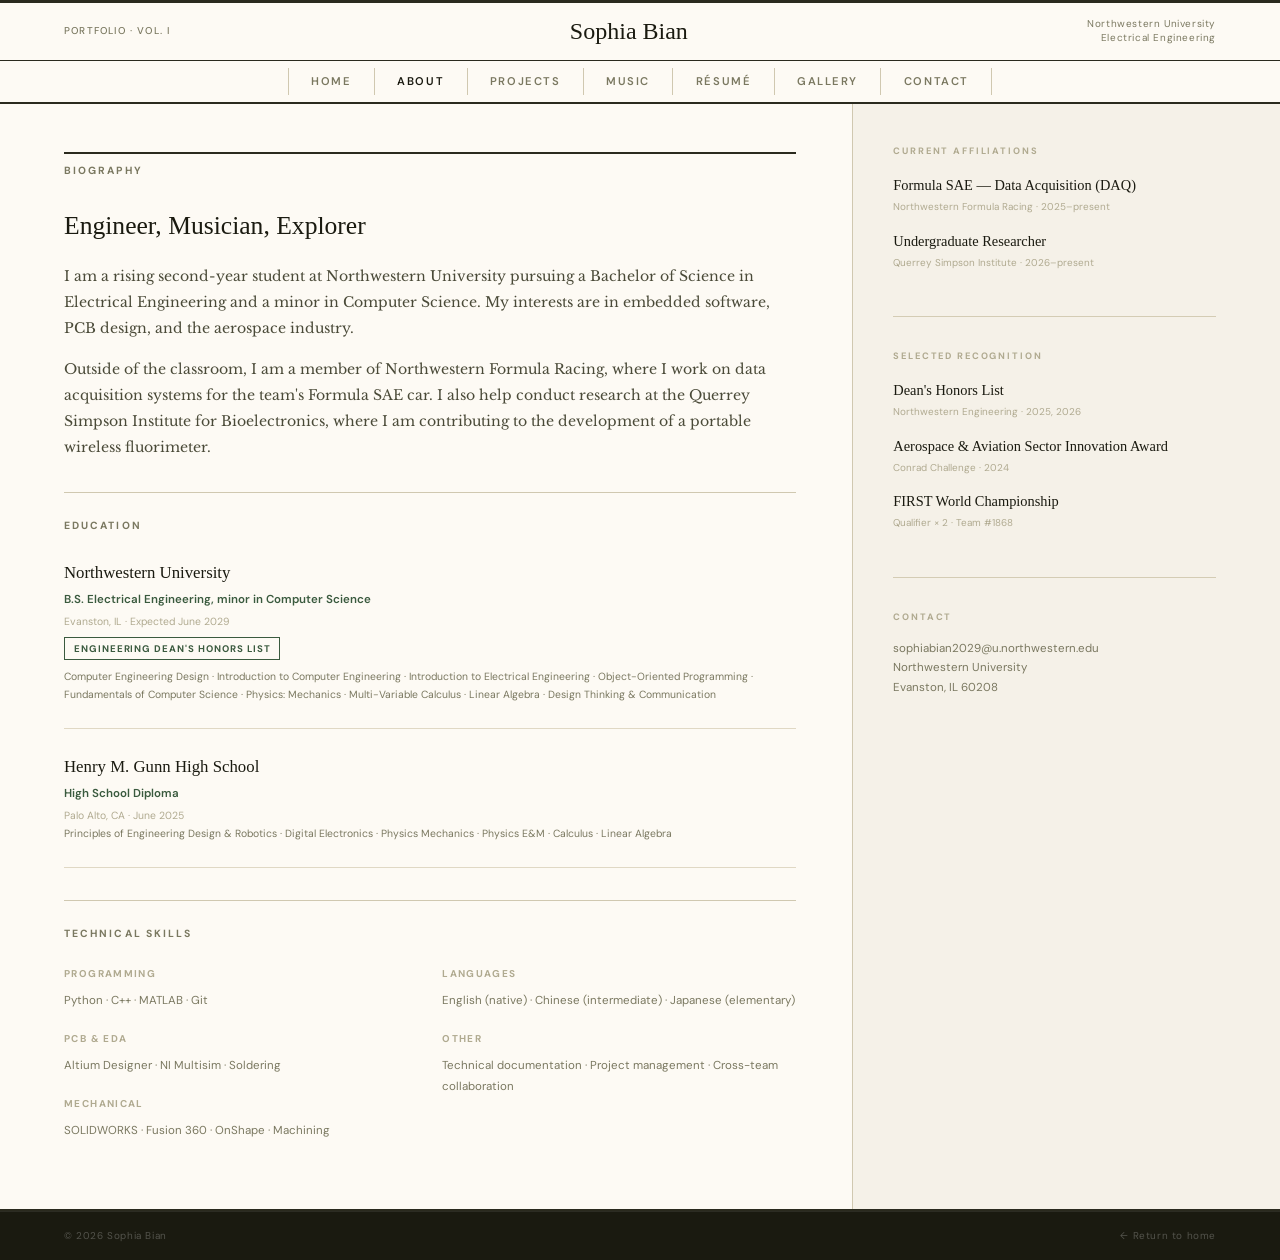
==== about.html @ 4a18a1dd "Add contact page with GitHub and LinkedIn links Creates contact.html with email, LinkedIn, and GitHu" ====
<!DOCTYPE html>
<html lang="en">
<head>
<meta charset="UTF-8">
<meta name="viewport" content="width=device-width, initial-scale=1.0">
<title>About — Sophia Bian</title>
<link rel="preconnect" href="https://fonts.googleapis.com">
<link href="https://fonts.googleapis.com/css2?family=IM+Fell+English:ital@0;1&family=Libre+Baskerville:ital,wght@0,400;0,700;1,400&family=DM+Sans:wght@300;400;500;600&display=swap" rel="stylesheet">
<style>
  :root {
    --paper:#fdfaf4; --paper2:#f5f1e8; --ink:#1a1a10; --ink-mid:#4a4a38;
    --ink-muted:#7a7860; --ink-faint:#b0aa90; --rule:#2a2a1e;
    --sage:#3a5a3e; --sage-light:#8aaa8e; --sage-pale:#d4e2d6;
  }
  * { margin:0; padding:0; box-sizing:border-box; }
  body { background:var(--paper); color:var(--ink); font-family:'Libre Baskerville',serif; font-size:15px; line-height:1.7; }
  .masthead { border-top:3px solid var(--rule); border-bottom:1px solid var(--rule); padding:0.5rem 5vw; display:flex; justify-content:space-between; align-items:center; }
  .masthead-vol { font-family:'DM Sans',sans-serif; font-size:0.62rem; font-weight:500; letter-spacing:0.12em; color:var(--ink-muted); text-transform:uppercase; }
  .masthead-logo { font-family:'IM Fell English',serif; font-size:1.5rem; color:var(--ink); }
  .masthead-logo a { color:inherit; text-decoration:none; }
  .masthead-right { font-family:'DM Sans',sans-serif; font-size:0.62rem; color:var(--ink-muted); text-align:right; letter-spacing:0.06em; line-height:1.5; }
  nav { border-bottom:2px solid var(--rule); padding:0.45rem 5vw; display:flex; justify-content:center; gap:0; }
  nav a { font-family:'DM Sans',sans-serif; font-size:0.7rem; font-weight:600; letter-spacing:0.14em; text-transform:uppercase; color:var(--ink-muted); text-decoration:none; padding:0.25rem 1.4rem; border-right:1px solid #d0c8b0; transition:color 0.2s; }
  nav a:first-child { border-left:1px solid #d0c8b0; }
  nav a:hover, nav a.active { color:var(--ink); }

  /* TWO-COLUMN LAYOUT */
  .page-body { display:grid; grid-template-columns:2fr 1fr; border-bottom:2px solid var(--rule); }
  .main-col { padding:3rem 3.5rem 3rem 5vw; border-right:1px solid #d0c8b0; }
  .side-col { padding:2.5rem 5vw 2.5rem 2.5rem; background:var(--paper2); }

  /* SECTION STYLES */
  .section-rule { border:none; border-top:2px solid var(--rule); margin-bottom:0.5rem; }
  .section-rule-thin { border:none; border-top:1px solid #d0c8b0; margin:2rem 0 1.5rem; }
  .section-head { font-family:'DM Sans',sans-serif; font-size:0.65rem; font-weight:700; letter-spacing:0.2em; text-transform:uppercase; color:var(--ink-muted); margin-bottom:1.5rem; }
  .section-title { font-family:'IM Fell English',serif; font-size:1.6rem; font-weight:400; color:var(--ink); margin-bottom:1rem; }
  .body-p { font-size:0.88rem; color:var(--ink-mid); line-height:1.85; margin-bottom:0.9rem; }
  .body-p em { color:var(--sage); font-style:italic; }

  /* EDUCATION */
  .edu-item { margin-bottom:1.5rem; padding-bottom:1.5rem; border-bottom:1px solid #e0d8c4; }
  .edu-item:last-child { border-bottom:none; }
  .edu-school { font-family:'IM Fell English',serif; font-size:1.05rem; color:var(--ink); }
  .edu-degree { font-family:'DM Sans',sans-serif; font-size:0.72rem; font-weight:600; color:var(--sage); margin:0.2rem 0; }
  .edu-meta { font-family:'DM Sans',sans-serif; font-size:0.65rem; color:var(--ink-faint); }
  .edu-badge { display:inline-block; font-family:'DM Sans',sans-serif; font-size:0.6rem; font-weight:700; letter-spacing:0.1em; text-transform:uppercase; border:1px solid var(--sage); color:var(--sage); padding:0.15rem 0.55rem; margin:0.4rem 0 0.5rem; }
  .edu-courses { font-family:'DM Sans',sans-serif; font-size:0.65rem; color:var(--ink-muted); line-height:1.7; }

  /* SKILLS */
  .skill-group { margin-bottom:1.2rem; }
  .skill-group-label { font-family:'DM Sans',sans-serif; font-size:0.62rem; font-weight:700; letter-spacing:0.14em; text-transform:uppercase; color:var(--ink-faint); margin-bottom:0.5rem; }
  .skill-list { font-family:'DM Sans',sans-serif; font-size:0.72rem; color:var(--ink-muted); line-height:1.8; }

  /* SIDEBAR */
  .side-section { margin-bottom:2rem; padding-bottom:2rem; border-bottom:1px solid #d4ccb4; }
  .side-section:last-child { border-bottom:none; margin-bottom:0; }
  .side-label { font-family:'DM Sans',sans-serif; font-size:0.58rem; font-weight:700; letter-spacing:0.2em; text-transform:uppercase; color:var(--ink-faint); margin-bottom:0.8rem; }
  .side-p { font-size:0.78rem; color:var(--ink-muted); line-height:1.75; font-style:italic; }
  .side-item { margin-bottom:0.8rem; }
  .side-item-title { font-family:'IM Fell English',serif; font-size:0.9rem; color:var(--ink); display:block; }
  .side-item-meta { font-family:'DM Sans',sans-serif; font-size:0.62rem; color:var(--ink-faint); display:block; margin-top:0.1rem; }

  footer { background:var(--ink); border-top:1px solid rgba(255,255,255,0.08); padding:1rem 5vw; display:flex; justify-content:space-between; font-family:'DM Sans',sans-serif; font-size:0.62rem; color:rgba(255,255,255,0.25); letter-spacing:0.06em; }
  footer a { color:rgba(255,255,255,0.25); text-decoration:none; }
  @media (max-width:768px) {
    .page-body { grid-template-columns:1fr; }
    .side-col { border-top:1px solid #d0c8b0; }
    nav a { padding:0.25rem 0.8rem; }
  }
</style>
</head>
<body>

<div class="masthead">
  <span class="masthead-vol">Portfolio · Vol. I</span>
  <span class="masthead-logo"><a href="index.html">Sophia Bian</a></span>
  <span class="masthead-right">Northwestern University<br>Electrical Engineering</span>
</div>
<nav>
  <a href="index.html">Home</a>
  <a href="about.html" class="active">About</a>
  <a href="projects.html">Projects</a>
  <a href="music.html">Music</a>
  <a href="resume.html">Résumé</a>
  <a href="gallery.html">Gallery</a>
  <a href="contact.html">Contact</a>
</nav>

<div class="page-body">
  <!-- MAIN COLUMN -->
  <div class="main-col">

    <hr class="section-rule">
    <p class="section-head">Biography</p>
    <h2 class="section-title">Engineer, Musician, Explorer</h2>
    <p class="body-p">
      I am a rising second-year student at Northwestern University pursuing a
      Bachelor of Science in Electrical Engineering and a minor in Computer Science. 
      My interests are in embedded software, PCB design, and the aerospace industry.
    </p>
    <p class="body-p">
      Outside of the classroom, I am a member of Northwestern Formula Racing,
      where I work on data acquisition systems for the team's Formula SAE car.
      I also help conduct research at the Querrey Simpson Institute for Bioelectronics,
      where I am contributing to the development of a portable wireless fluorimeter.
    </p>

    <hr class="section-rule-thin">
    <p class="section-head">Education</p>

    <div class="edu-item">
      <p class="edu-school">Northwestern University</p>
      <p class="edu-degree">B.S. Electrical Engineering, minor in Computer Science</p>
      <p class="edu-meta">Evanston, IL · Expected June 2029</p>
      <span class="edu-badge">Engineering Dean's Honors List</span>
      <p class="edu-courses">
        Computer Engineering Design · Introduction to Computer Engineering ·
        Introduction to Electrical Engineering · Object-Oriented Programming ·
        Fundamentals of Computer Science · Physics: Mechanics ·
        Multi-Variable Calculus · Linear Algebra · Design Thinking &amp; Communication
      </p>
    </div>

    <div class="edu-item">
      <p class="edu-school">Henry M. Gunn High School</p>
      <p class="edu-degree">High School Diploma</p>
      <p class="edu-meta">Palo Alto, CA · June 2025</p>
      <p class="edu-courses">
        Principles of Engineering Design &amp; Robotics · Digital Electronics ·
        Physics Mechanics · Physics E&amp;M · Calculus · Linear Algebra
      </p>
    </div>

    <hr class="section-rule-thin">
    <p class="section-head">Technical Skills</p>
    <div style="display:grid; grid-template-columns:1fr 1fr; gap:1.5rem;">
      <div>
        <div class="skill-group">
          <p class="skill-group-label">Programming</p>
          <p class="skill-list">Python · C++ · MATLAB · Git</p>
        </div>
        <div class="skill-group">
          <p class="skill-group-label">PCB & EDA</p>
          <p class="skill-list">Altium Designer · NI Multisim · Soldering</p>
        </div>
        <div class="skill-group">
          <p class="skill-group-label">Mechanical</p>
          <p class="skill-list">SOLIDWORKS · Fusion 360 · OnShape · Machining</p>
        </div>
      </div>
      <div>
        <div class="skill-group">
          <p class="skill-group-label">Languages</p>
          <p class="skill-list">English (native) · Chinese (intermediate) · Japanese (elementary)</p>
        </div>
        <div class="skill-group">
          <p class="skill-group-label">Other</p>
          <p class="skill-list">Technical documentation · Project management · Cross-team collaboration</p>
        </div>
      </div>
    </div>

  </div>

  <!-- SIDEBAR -->
  <div class="side-col">

    <!--
    <div class="side-section">
      <p class="side-label">Author Note</p>
      <p class="side-p">
        "I enjoy building things that connect hardware with software — systems that respond
        to the physical world in real time."
      </p>
    </div>

  -->

    <div class="side-section">
      <p class="side-label">Current Affiliations</p>
      <div class="side-item">
        <span class="side-item-title">Formula SAE — Data Acquisition (DAQ)</span>
        <span class="side-item-meta">Northwestern Formula Racing · 2025–present</span>
      </div>
      <div class="side-item">
        <span class="side-item-title">Undergraduate Researcher</span>
        <span class="side-item-meta">Querrey Simpson Institute · 2026–present</span>
      </div>
    </div>

    <div class="side-section">
      <p class="side-label">Selected Recognition</p>
      <div class="side-item">
        <span class="side-item-title">Dean's Honors List</span>
        <span class="side-item-meta">Northwestern Engineering · 2025, 2026</span>
      </div>
      <div class="side-item">
        <span class="side-item-title">Aerospace & Aviation Sector Innovation Award</span>
        <span class="side-item-meta">Conrad Challenge · 2024</span>
      </div>
      <div class="side-item">
        <span class="side-item-title">FIRST World Championship</span>
        <span class="side-item-meta">Qualifier × 2 · Team #1868</span>
      </div>
    </div>

    <div class="side-section">
      <p class="side-label">Contact</p>
      <p style="font-family:'DM Sans',sans-serif; font-size:0.72rem; color:var(--ink-muted); line-height:1.7;">
        sophiabian2029@u.northwestern.edu<br>
        Northwestern University<br>
        Evanston, IL 60208
      </p>
    </div>
  </div>
</div>

<footer>
  <span>© 2026 Sophia Bian</span>
  <a href="index.html">← Return to home</a>
</footer>
</body>
</html>
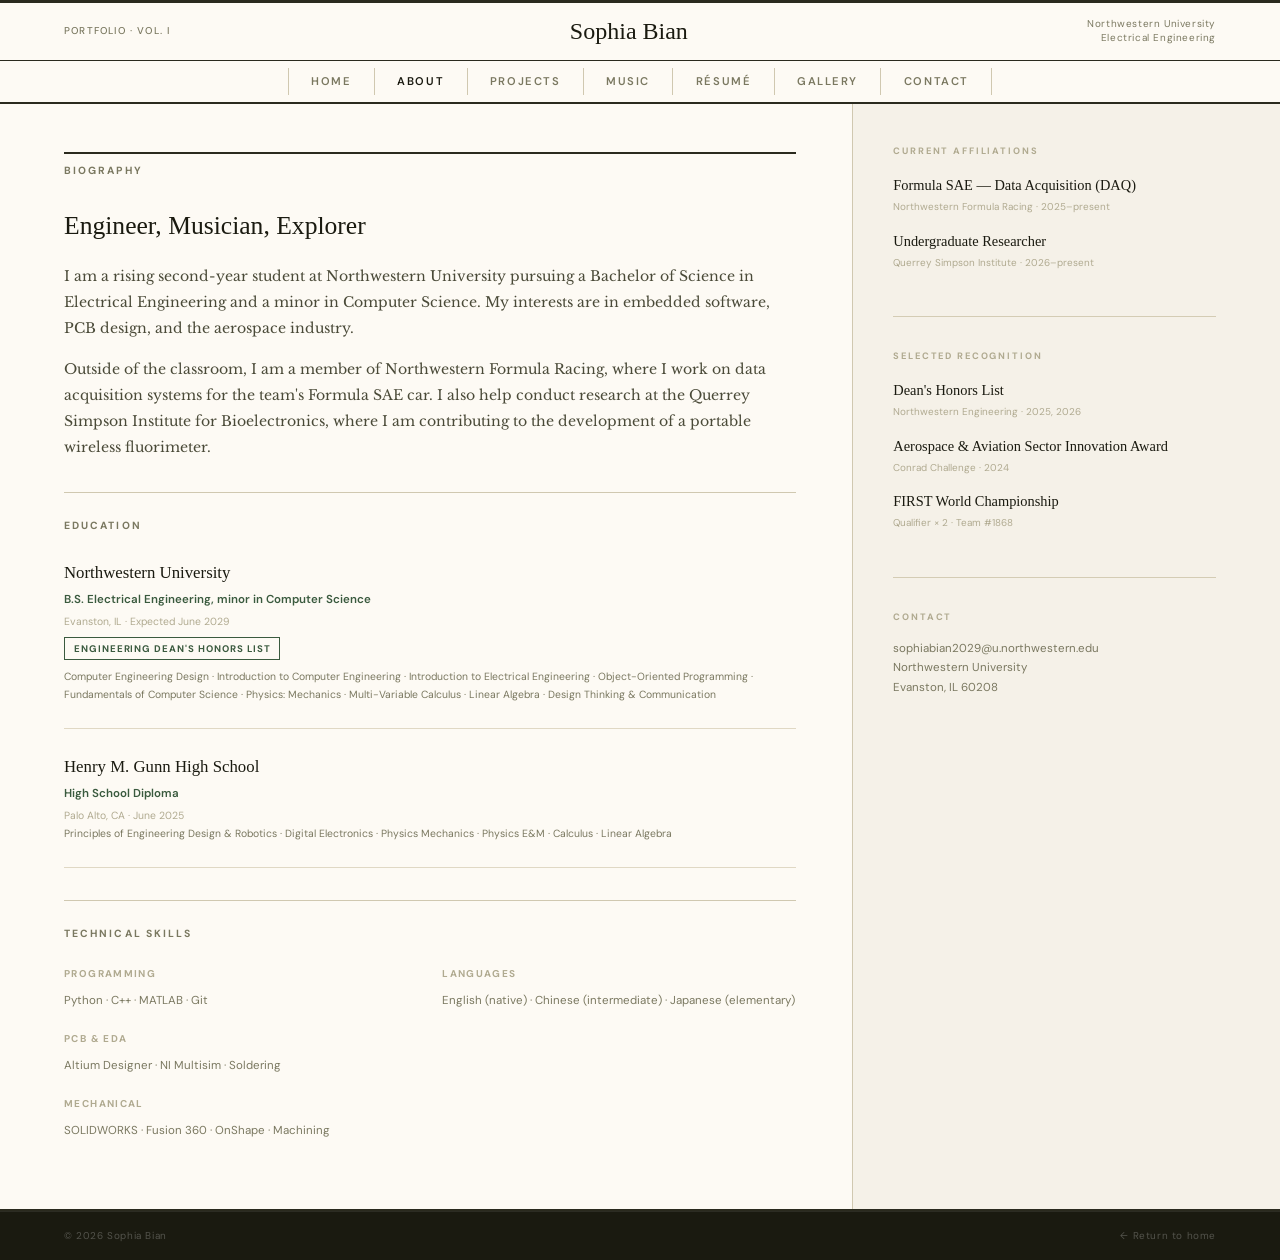
==== commit 552aa7a6: "various changes" ====
--- a/about.html
+++ b/about.html
@@ -153,10 +153,12 @@
           <p class="skill-group-label">Languages</p>
           <p class="skill-list">English (native) · Chinese (intermediate) · Japanese (elementary)</p>
         </div>
+        <!--
         <div class="skill-group">
           <p class="skill-group-label">Other</p>
           <p class="skill-list">Technical documentation · Project management · Cross-team collaboration</p>
         </div>
+      -->
       </div>
     </div>
 
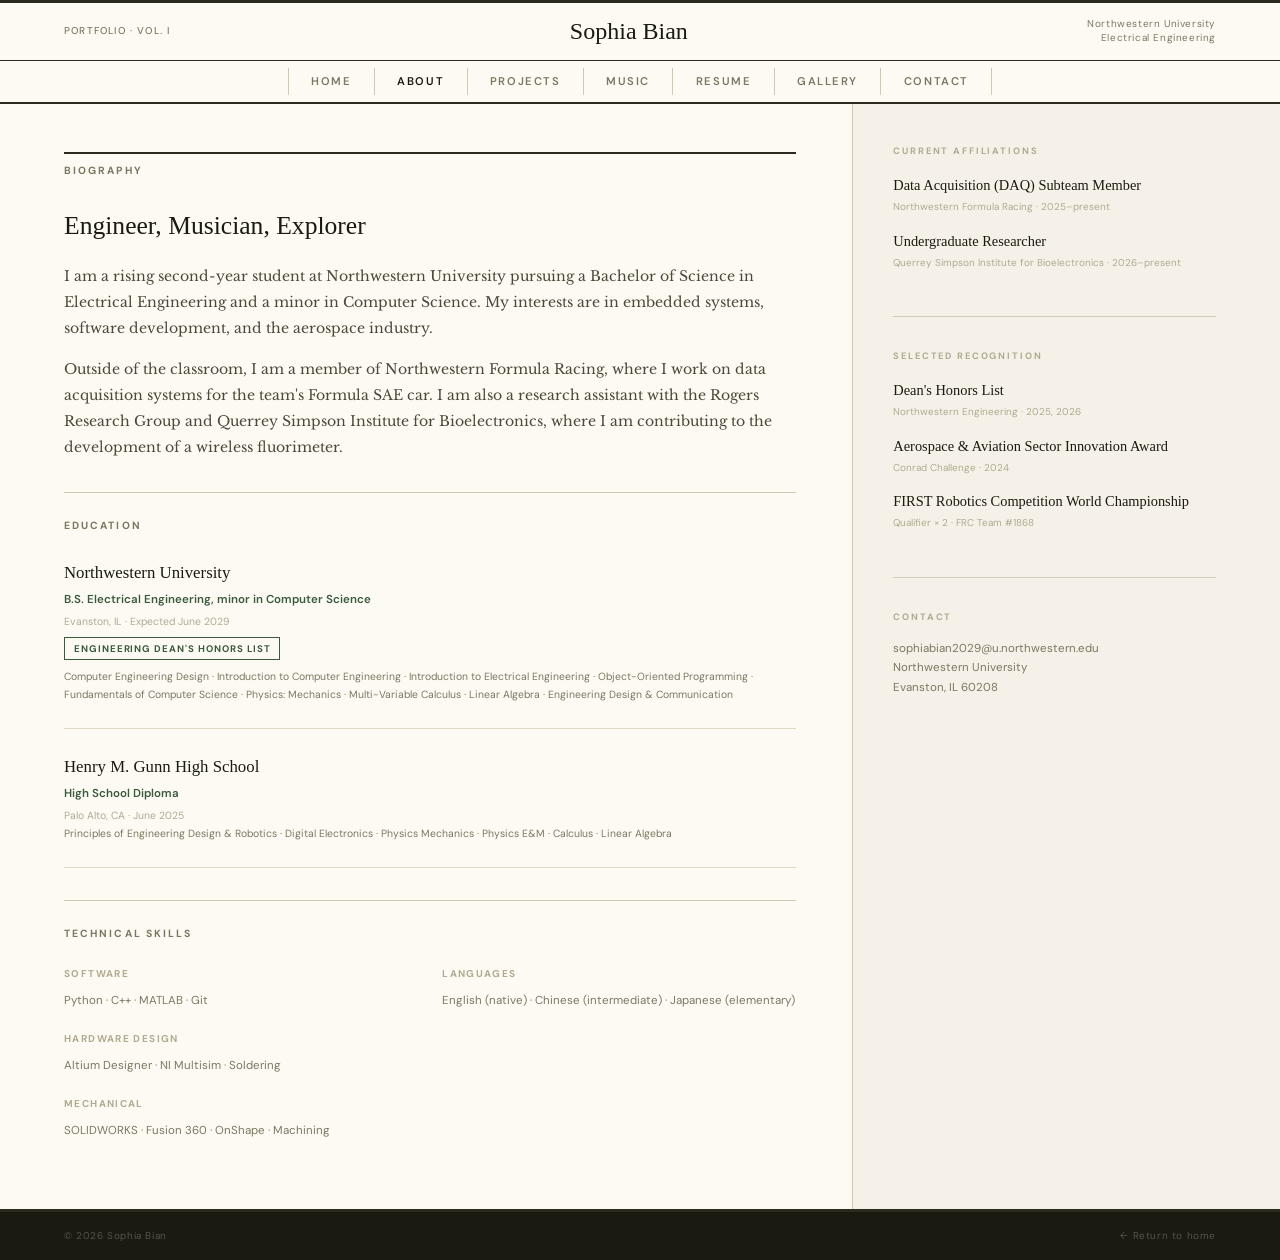
==== commit 096fceba: "changes i made on airplane (every page)" ====
--- a/about.html
+++ b/about.html
@@ -81,7 +81,7 @@
   <a href="about.html" class="active">About</a>
   <a href="projects.html">Projects</a>
   <a href="music.html">Music</a>
-  <a href="resume.html">Résumé</a>
+  <a href="resume.html">Resume</a>
   <a href="gallery.html">Gallery</a>
   <a href="contact.html">Contact</a>
 </nav>
@@ -96,13 +96,13 @@
     <p class="body-p">
       I am a rising second-year student at Northwestern University pursuing a
       Bachelor of Science in Electrical Engineering and a minor in Computer Science. 
-      My interests are in embedded software, PCB design, and the aerospace industry.
+      My interests are in embedded systems, software development, and the aerospace industry.
     </p>
     <p class="body-p">
       Outside of the classroom, I am a member of Northwestern Formula Racing,
       where I work on data acquisition systems for the team's Formula SAE car.
-      I also help conduct research at the Querrey Simpson Institute for Bioelectronics,
-      where I am contributing to the development of a portable wireless fluorimeter.
+      I am also a research assistant with the Rogers Research Group and Querrey Simpson Institute for 
+      Bioelectronics, where I am contributing to the development of a wireless fluorimeter.
     </p>
 
     <hr class="section-rule-thin">
@@ -117,7 +117,7 @@
         Computer Engineering Design · Introduction to Computer Engineering ·
         Introduction to Electrical Engineering · Object-Oriented Programming ·
         Fundamentals of Computer Science · Physics: Mechanics ·
-        Multi-Variable Calculus · Linear Algebra · Design Thinking &amp; Communication
+        Multi-Variable Calculus · Linear Algebra · Engineering Design & Communication
       </p>
     </div>
 
@@ -136,11 +136,11 @@
     <div style="display:grid; grid-template-columns:1fr 1fr; gap:1.5rem;">
       <div>
         <div class="skill-group">
-          <p class="skill-group-label">Programming</p>
+          <p class="skill-group-label">Software</p>
           <p class="skill-list">Python · C++ · MATLAB · Git</p>
         </div>
         <div class="skill-group">
-          <p class="skill-group-label">PCB & EDA</p>
+          <p class="skill-group-label">Hardware Design</p>
           <p class="skill-list">Altium Designer · NI Multisim · Soldering</p>
         </div>
         <div class="skill-group">
@@ -181,12 +181,12 @@
     <div class="side-section">
       <p class="side-label">Current Affiliations</p>
       <div class="side-item">
-        <span class="side-item-title">Formula SAE — Data Acquisition (DAQ)</span>
+        <span class="side-item-title">Data Acquisition (DAQ) Subteam Member</span>
         <span class="side-item-meta">Northwestern Formula Racing · 2025–present</span>
       </div>
       <div class="side-item">
         <span class="side-item-title">Undergraduate Researcher</span>
-        <span class="side-item-meta">Querrey Simpson Institute · 2026–present</span>
+        <span class="side-item-meta">Querrey Simpson Institute for Bioelectronics · 2026–present</span>
       </div>
     </div>
 
@@ -201,8 +201,8 @@
         <span class="side-item-meta">Conrad Challenge · 2024</span>
       </div>
       <div class="side-item">
-        <span class="side-item-title">FIRST World Championship</span>
-        <span class="side-item-meta">Qualifier × 2 · Team #1868</span>
+        <span class="side-item-title">FIRST Robotics Competition World Championship</span>
+        <span class="side-item-meta">Qualifier × 2 · FRC Team #1868</span>
       </div>
     </div>
 
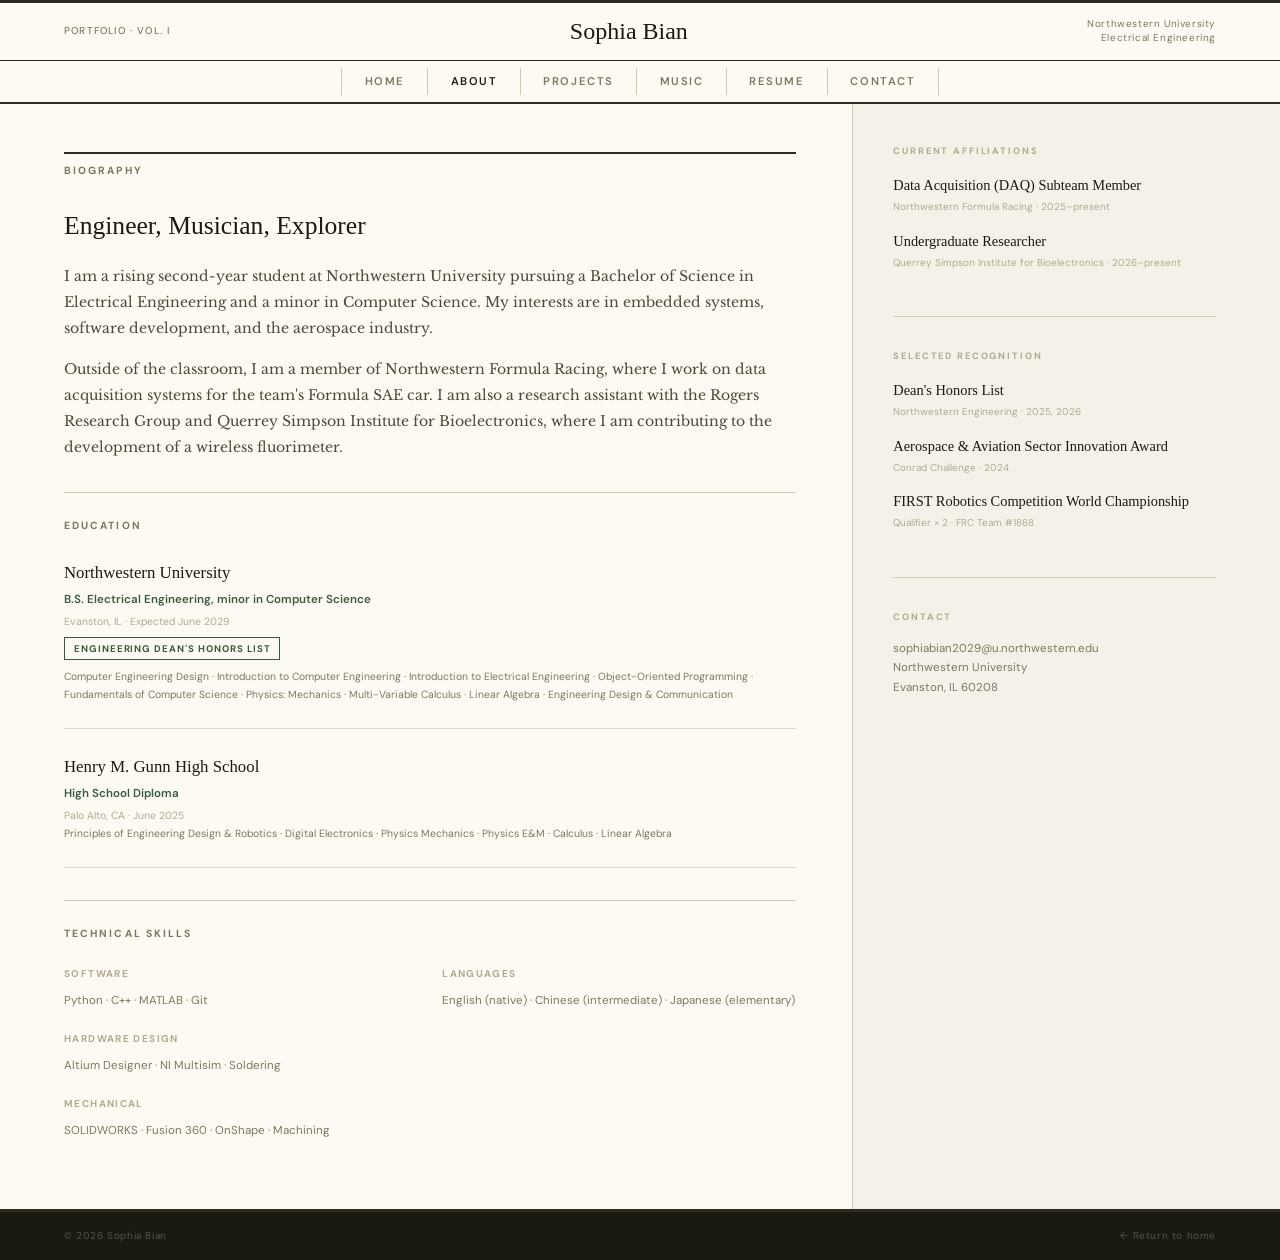
==== commit 2b7af035: "Hide gallery from nav (file kept, not deleted) Removes Gallery link from all page navs. gallery.html" ====
--- a/about.html
+++ b/about.html
@@ -82,7 +82,7 @@
   <a href="projects.html">Projects</a>
   <a href="music.html">Music</a>
   <a href="resume.html">Resume</a>
-  <a href="gallery.html">Gallery</a>
+
   <a href="contact.html">Contact</a>
 </nav>
 
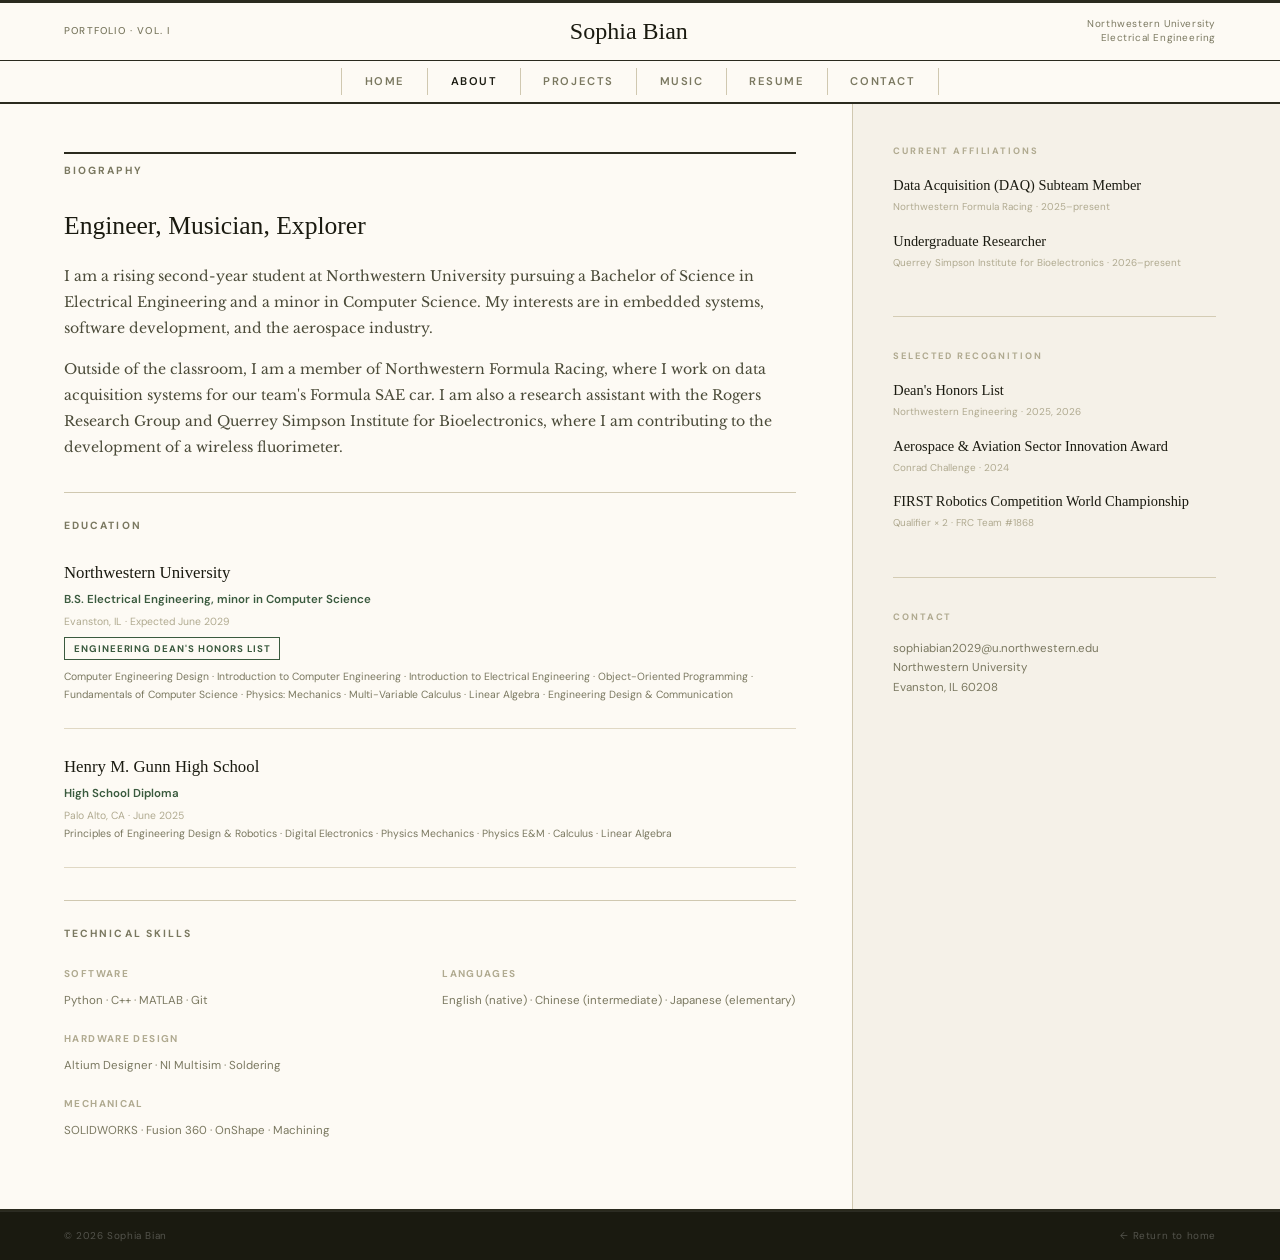
==== commit 45e722c5: "perhaps various changes across a week" ====
--- a/about.html
+++ b/about.html
@@ -100,7 +100,7 @@
     </p>
     <p class="body-p">
       Outside of the classroom, I am a member of Northwestern Formula Racing,
-      where I work on data acquisition systems for the team's Formula SAE car.
+      where I work on data acquisition systems for our team's Formula SAE car.
       I am also a research assistant with the Rogers Research Group and Querrey Simpson Institute for 
       Bioelectronics, where I am contributing to the development of a wireless fluorimeter.
     </p>
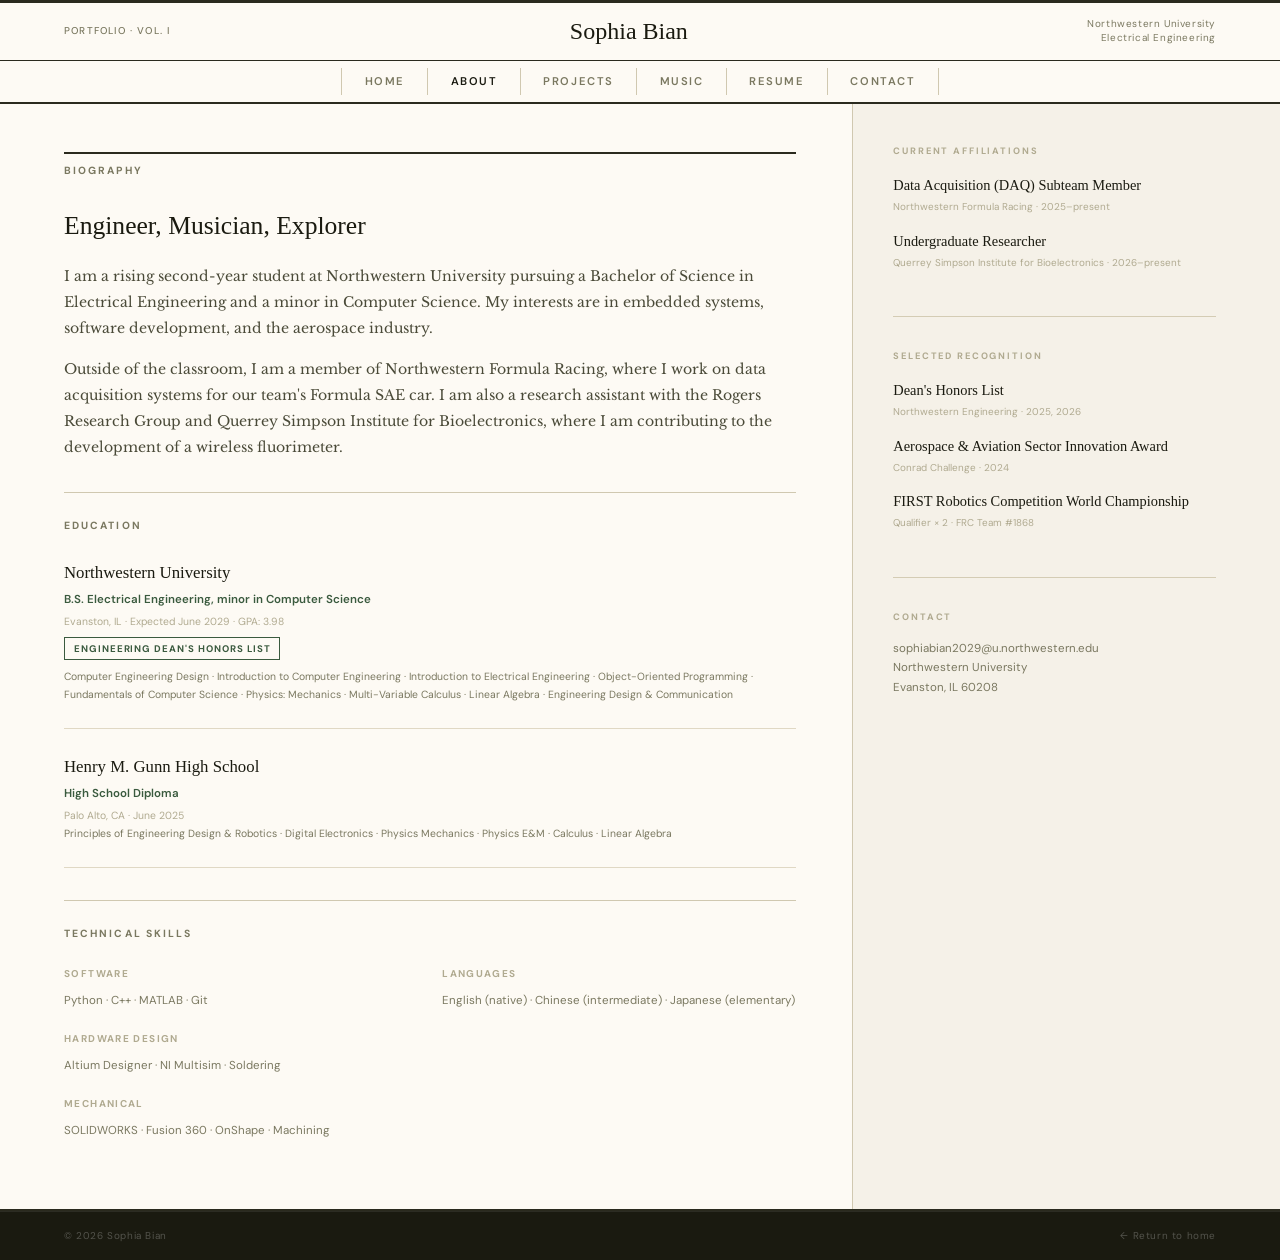
==== commit 00e1e96c: "Add GPA 3.98 to about page and resume Co-Authored-By: Claude Sonnet 4.6 <noreply@anthropic.com>" ====
--- a/about.html
+++ b/about.html
@@ -111,7 +111,7 @@
     <div class="edu-item">
       <p class="edu-school">Northwestern University</p>
       <p class="edu-degree">B.S. Electrical Engineering, minor in Computer Science</p>
-      <p class="edu-meta">Evanston, IL · Expected June 2029</p>
+      <p class="edu-meta">Evanston, IL · Expected June 2029 · GPA: 3.98</p>
       <span class="edu-badge">Engineering Dean's Honors List</span>
       <p class="edu-courses">
         Computer Engineering Design · Introduction to Computer Engineering ·
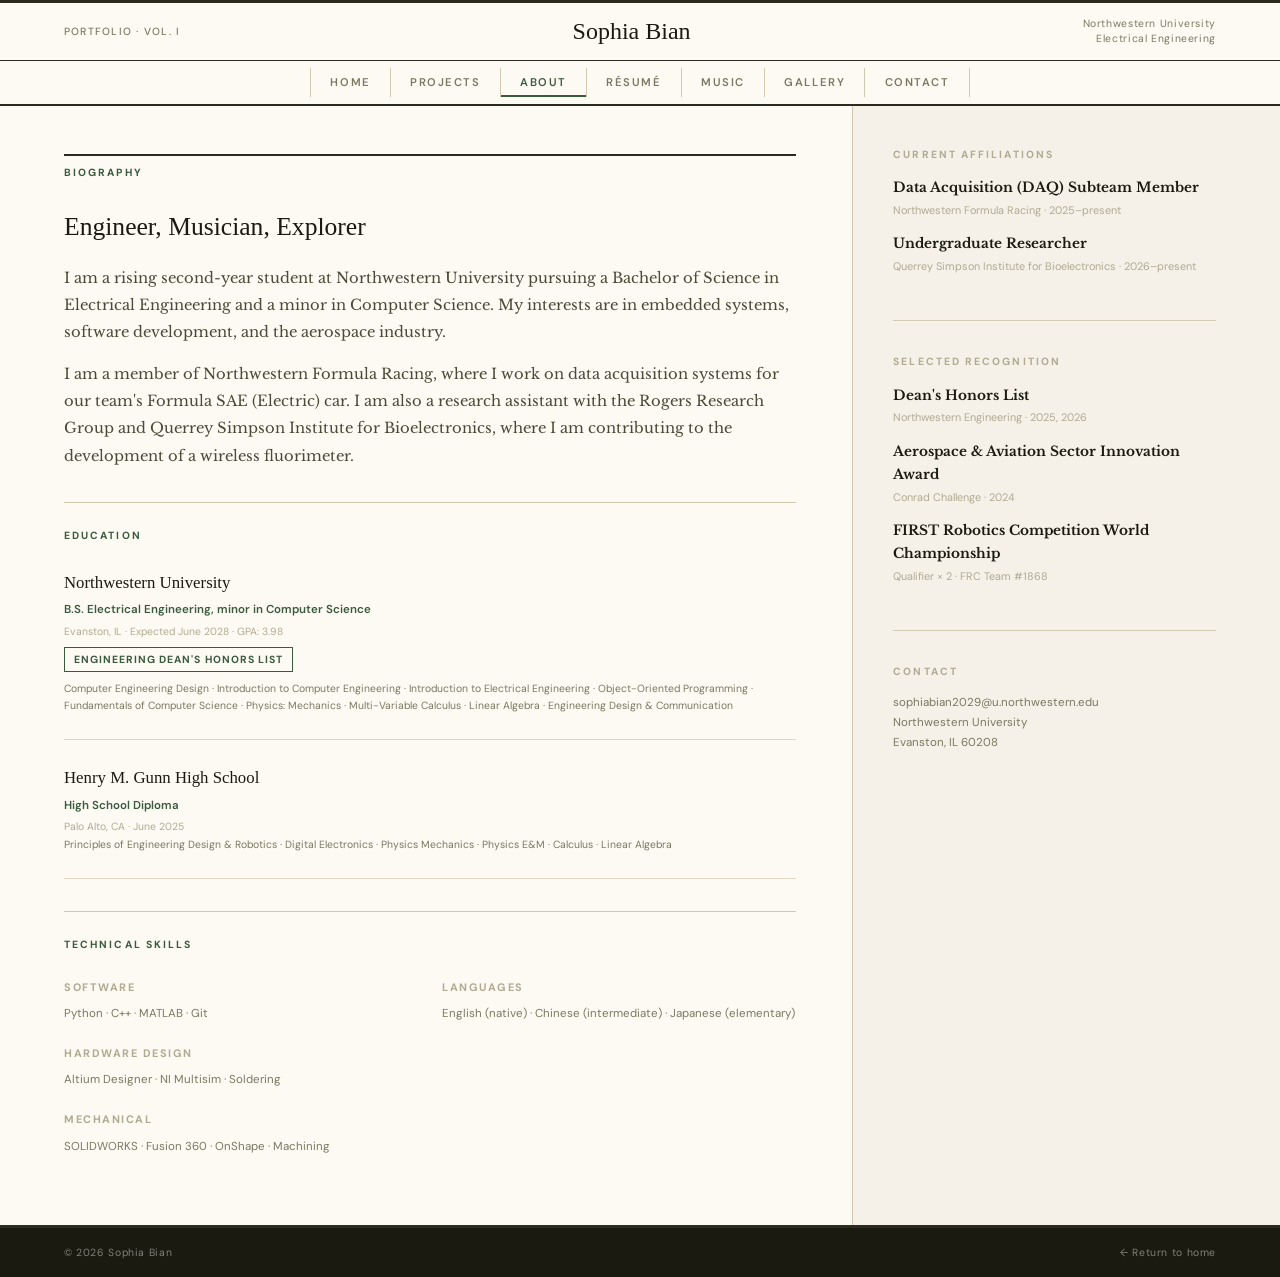
==== commit 024c85ba: "various" ====
--- a/about.html
+++ b/about.html
@@ -5,24 +5,17 @@
 <meta name="viewport" content="width=device-width, initial-scale=1.0">
 <title>About — Sophia Bian</title>
 <link rel="preconnect" href="https://fonts.googleapis.com">
-<link href="https://fonts.googleapis.com/css2?family=IM+Fell+English:ital@0;1&family=Libre+Baskerville:ital,wght@0,400;0,700;1,400&family=DM+Sans:wght@300;400;500;600&display=swap" rel="stylesheet">
+<link href="https://fonts.googleapis.com/css2?family=IM+Fell+English:ital@0;1&family=Libre+Baskerville:ital,wght@0,400;0,700;1,400&family=DM+Sans:wght@400;500;600;700&display=swap" rel="stylesheet">
+<meta name="description" content="About Sophia Bian — B.S. Electrical Engineering with a Computer Science minor at Northwestern University. Education, technical skills, and current affiliations.">
+<meta property="og:type" content="website">
+<meta property="og:title" content="About — Sophia Bian">
+<meta property="og:description" content="About Sophia Bian — B.S. Electrical Engineering with a Computer Science minor at Northwestern University. Education, technical skills, and current affiliations.">
+<meta property="og:image" content="https://sophiajbian.github.io/portfolio-journal/formula-pcb-v3-web.jpg">
+<meta property="og:url" content="https://sophiajbian.github.io/portfolio-journal/about.html">
+<link rel="icon" href="data:image/svg+xml,<svg xmlns='http://www.w3.org/2000/svg' viewBox='0 0 100 100'><rect width='100' height='100' fill='%23fdfaf4'/><text x='50' y='72' font-size='64' text-anchor='middle' font-family='Georgia' font-style='italic' fill='%233a5a3e'>S</text></svg>">
+<link rel="stylesheet" href="styles.css">
 <style>
-  :root {
-    --paper:#fdfaf4; --paper2:#f5f1e8; --ink:#1a1a10; --ink-mid:#4a4a38;
-    --ink-muted:#7a7860; --ink-faint:#b0aa90; --rule:#2a2a1e;
-    --sage:#3a5a3e; --sage-light:#8aaa8e; --sage-pale:#d4e2d6;
-  }
-  * { margin:0; padding:0; box-sizing:border-box; }
-  body { background:var(--paper); color:var(--ink); font-family:'Libre Baskerville',serif; font-size:15px; line-height:1.7; }
-  .masthead { border-top:3px solid var(--rule); border-bottom:1px solid var(--rule); padding:0.5rem 5vw; display:flex; justify-content:space-between; align-items:center; }
-  .masthead-vol { font-family:'DM Sans',sans-serif; font-size:0.62rem; font-weight:500; letter-spacing:0.12em; color:var(--ink-muted); text-transform:uppercase; }
-  .masthead-logo { font-family:'IM Fell English',serif; font-size:1.5rem; color:var(--ink); }
-  .masthead-logo a { color:inherit; text-decoration:none; }
-  .masthead-right { font-family:'DM Sans',sans-serif; font-size:0.62rem; color:var(--ink-muted); text-align:right; letter-spacing:0.06em; line-height:1.5; }
-  nav { border-bottom:2px solid var(--rule); padding:0.45rem 5vw; display:flex; justify-content:center; gap:0; }
-  nav a { font-family:'DM Sans',sans-serif; font-size:0.7rem; font-weight:600; letter-spacing:0.14em; text-transform:uppercase; color:var(--ink-muted); text-decoration:none; padding:0.25rem 1.4rem; border-right:1px solid #d0c8b0; transition:color 0.2s; }
-  nav a:first-child { border-left:1px solid #d0c8b0; }
-  nav a:hover, nav a.active { color:var(--ink); }
+  /* tokens · masthead · nav · footer → styles.css */
 
   /* TWO-COLUMN LAYOUT */
   .page-body { display:grid; grid-template-columns:2fr 1fr; border-bottom:2px solid var(--rule); }
@@ -32,9 +25,9 @@
   /* SECTION STYLES */
   .section-rule { border:none; border-top:2px solid var(--rule); margin-bottom:0.5rem; }
   .section-rule-thin { border:none; border-top:1px solid #d0c8b0; margin:2rem 0 1.5rem; }
-  .section-head { font-family:'DM Sans',sans-serif; font-size:0.65rem; font-weight:700; letter-spacing:0.2em; text-transform:uppercase; color:var(--ink-muted); margin-bottom:1.5rem; }
+  .section-head { font-family:'DM Sans',sans-serif; font-size:0.65rem; font-weight:700; letter-spacing:0.2em; text-transform:uppercase; color:var(--sage); margin-bottom:1.5rem; }
   .section-title { font-family:'IM Fell English',serif; font-size:1.6rem; font-weight:400; color:var(--ink); margin-bottom:1rem; }
-  .body-p { font-size:0.88rem; color:var(--ink-mid); line-height:1.85; margin-bottom:0.9rem; }
+  .body-p { font-size:0.92rem; color:var(--ink-mid); line-height:1.85; margin-bottom:0.9rem; }
   .body-p em { color:var(--sage); font-style:italic; }
 
   /* EDUCATION */
@@ -43,29 +36,26 @@
   .edu-school { font-family:'IM Fell English',serif; font-size:1.05rem; color:var(--ink); }
   .edu-degree { font-family:'DM Sans',sans-serif; font-size:0.72rem; font-weight:600; color:var(--sage); margin:0.2rem 0; }
   .edu-meta { font-family:'DM Sans',sans-serif; font-size:0.65rem; color:var(--ink-faint); }
-  .edu-badge { display:inline-block; font-family:'DM Sans',sans-serif; font-size:0.6rem; font-weight:700; letter-spacing:0.1em; text-transform:uppercase; border:1px solid var(--sage); color:var(--sage); padding:0.15rem 0.55rem; margin:0.4rem 0 0.5rem; }
+  .edu-badge { display:inline-block; font-family:'DM Sans',sans-serif; font-size:0.65rem; font-weight:700; letter-spacing:0.1em; text-transform:uppercase; border:1px solid var(--sage); color:var(--sage); padding:0.15rem 0.55rem; margin:0.4rem 0 0.5rem; }
   .edu-courses { font-family:'DM Sans',sans-serif; font-size:0.65rem; color:var(--ink-muted); line-height:1.7; }
 
   /* SKILLS */
   .skill-group { margin-bottom:1.2rem; }
-  .skill-group-label { font-family:'DM Sans',sans-serif; font-size:0.62rem; font-weight:700; letter-spacing:0.14em; text-transform:uppercase; color:var(--ink-faint); margin-bottom:0.5rem; }
+  .skill-group-label { font-family:'DM Sans',sans-serif; font-size:0.68rem; font-weight:700; letter-spacing:0.14em; text-transform:uppercase; color:var(--ink-faint); margin-bottom:0.5rem; }
   .skill-list { font-family:'DM Sans',sans-serif; font-size:0.72rem; color:var(--ink-muted); line-height:1.8; }
 
   /* SIDEBAR */
   .side-section { margin-bottom:2rem; padding-bottom:2rem; border-bottom:1px solid #d4ccb4; }
   .side-section:last-child { border-bottom:none; margin-bottom:0; }
-  .side-label { font-family:'DM Sans',sans-serif; font-size:0.58rem; font-weight:700; letter-spacing:0.2em; text-transform:uppercase; color:var(--ink-faint); margin-bottom:0.8rem; }
+  .side-label { font-family:'DM Sans',sans-serif; font-size:0.65rem; font-weight:700; letter-spacing:0.2em; text-transform:uppercase; color:var(--ink-faint); margin-bottom:0.8rem; }
   .side-p { font-size:0.78rem; color:var(--ink-muted); line-height:1.75; font-style:italic; }
   .side-item { margin-bottom:0.8rem; }
-  .side-item-title { font-family:'IM Fell English',serif; font-size:0.9rem; color:var(--ink); display:block; }
-  .side-item-meta { font-family:'DM Sans',sans-serif; font-size:0.62rem; color:var(--ink-faint); display:block; margin-top:0.1rem; }
-
-  footer { background:var(--ink); border-top:1px solid rgba(255,255,255,0.08); padding:1rem 5vw; display:flex; justify-content:space-between; font-family:'DM Sans',sans-serif; font-size:0.62rem; color:rgba(255,255,255,0.25); letter-spacing:0.06em; }
-  footer a { color:rgba(255,255,255,0.25); text-decoration:none; }
+  .side-item-title { font-family:'Libre Baskerville',serif; font-weight:700; font-size:0.85rem; color:var(--ink); display:block; }
+  .side-item-meta { font-family:'DM Sans',sans-serif; font-size:0.68rem; color:var(--ink-faint); display:block; margin-top:0.1rem; }
+
   @media (max-width:768px) {
     .page-body { grid-template-columns:1fr; }
     .side-col { border-top:1px solid #d0c8b0; }
-    nav a { padding:0.25rem 0.8rem; }
   }
 </style>
 </head>
@@ -78,11 +68,11 @@
 </div>
 <nav>
   <a href="index.html">Home</a>
-  <a href="about.html" class="active">About</a>
   <a href="projects.html">Projects</a>
+  <a href="about.html" class="active" aria-current="page">About</a>
+  <a href="resume.html">Résumé</a>
   <a href="music.html">Music</a>
-  <a href="resume.html">Resume</a>
-
+  <a href="gallery.html">Gallery</a>
   <a href="contact.html">Contact</a>
 </nav>
 
@@ -99,8 +89,7 @@
       My interests are in embedded systems, software development, and the aerospace industry.
     </p>
     <p class="body-p">
-      Outside of the classroom, I am a member of Northwestern Formula Racing,
-      where I work on data acquisition systems for our team's Formula SAE car.
+      I am a member of Northwestern Formula Racing, where I work on data acquisition systems for our team's Formula SAE (Electric) car.
       I am also a research assistant with the Rogers Research Group and Querrey Simpson Institute for 
       Bioelectronics, where I am contributing to the development of a wireless fluorimeter.
     </p>
@@ -111,7 +100,7 @@
     <div class="edu-item">
       <p class="edu-school">Northwestern University</p>
       <p class="edu-degree">B.S. Electrical Engineering, minor in Computer Science</p>
-      <p class="edu-meta">Evanston, IL · Expected June 2029 · GPA: 3.98</p>
+      <p class="edu-meta">Evanston, IL · Expected June 2028 · GPA: 3.98</p>
       <span class="edu-badge">Engineering Dean's Honors List</span>
       <p class="edu-courses">
         Computer Engineering Design · Introduction to Computer Engineering ·
--- a/styles.css
+++ b/styles.css
@@ -0,0 +1,59 @@
+/* ─────────────────────────────────────────────────────────
+   Shared foundation — tokens, masthead, nav, footer, buttons
+   Loaded before each page's inline styles; page styles win.
+   ───────────────────────────────────────────────────────── */
+:root {
+  --paper:#fdfaf4; --paper2:#f5f1e8; --ink:#1a1a10; --ink-mid:#4a4a38;
+  --ink-muted:#7a7860; --ink-faint:#b0aa90; --rule:#2a2a1e;
+  --sage:#3a5a3e; --sage-mid:#5a7a5e; --sage-light:#8aaa8e; --sage-pale:#d4e2d6;
+}
+* { margin:0; padding:0; box-sizing:border-box; }
+html { scroll-behavior:smooth; }
+body { background:var(--paper); color:var(--ink); font-family:'Libre Baskerville',serif; font-size:16px; line-height:1.7; }
+
+::selection { background:var(--sage-pale); color:var(--ink); }
+a:focus-visible, button:focus-visible { outline:2px solid var(--sage); outline-offset:2px; }
+
+/* MASTHEAD */
+.masthead { border-top:3px solid var(--rule); border-bottom:1px solid var(--rule); padding:0.5rem 5vw; display:flex; justify-content:space-between; align-items:center; }
+.masthead-vol { font-family:'DM Sans',sans-serif; font-size:0.65rem; font-weight:500; letter-spacing:0.12em; color:var(--ink-muted); text-transform:uppercase; }
+.masthead-logo { font-family:'IM Fell English',serif; font-size:1.5rem; color:var(--ink); }
+.masthead-logo a { color:inherit; text-decoration:none; }
+.masthead-right { font-family:'DM Sans',sans-serif; font-size:0.65rem; color:var(--ink-muted); text-align:right; letter-spacing:0.06em; line-height:1.5; }
+
+/* NAV — sticky, sage active state */
+nav { border-bottom:2px solid var(--rule); padding:0.45rem 5vw; display:flex; justify-content:center; gap:0; position:sticky; top:0; background:var(--paper); z-index:100; }
+nav a { font-family:'DM Sans',sans-serif; font-size:0.7rem; font-weight:600; letter-spacing:0.14em; text-transform:uppercase; color:var(--ink-muted); text-decoration:none; padding:0.3rem 1.2rem; border-right:1px solid #d0c8b0; transition:color 0.2s; }
+nav a:first-child { border-left:1px solid #d0c8b0; }
+nav a:hover { color:var(--ink); }
+nav a.active { color:var(--sage); box-shadow:inset 0 -2px 0 var(--sage); }
+
+/* FOOTER */
+footer { background:var(--ink); border-top:1px solid rgba(255,255,255,0.08); padding:1rem 5vw; display:flex; justify-content:space-between; font-family:'DM Sans',sans-serif; font-size:0.65rem; color:rgba(255,255,255,0.45); letter-spacing:0.06em; }
+footer a { color:rgba(255,255,255,0.45); text-decoration:none; transition:color 0.2s; }
+footer a:hover { color:var(--sage-light); }
+
+/* BUTTONS */
+.btn-primary { font-family:'DM Sans',sans-serif; font-size:0.7rem; font-weight:700; letter-spacing:0.1em; text-transform:uppercase; color:var(--paper); background:var(--ink); padding:0.6rem 1.3rem; text-decoration:none; transition:background 0.2s; }
+.btn-primary:hover { background:var(--sage); }
+.btn-secondary { font-family:'DM Sans',sans-serif; font-size:0.7rem; font-weight:600; color:var(--sage); text-decoration:none; letter-spacing:0.06em; border-bottom:1px solid var(--sage-pale); padding-bottom:0.1rem; transition:border-color 0.2s; }
+.btn-secondary:hover { border-color:var(--sage); }
+
+/* Engraving-plate frames on figures */
+.figure img, .work-visual, .plate-small-photo { border:1px solid #d0c8b0; padding:4px; background:#fff; }
+
+/* MOBILE */
+@media (max-width:768px) {
+  nav { justify-content:flex-start; overflow-x:auto; -webkit-overflow-scrolling:touch; scrollbar-width:none; }
+  nav::-webkit-scrollbar { display:none; }
+  nav a { padding:0.55rem 0.9rem; white-space:nowrap; flex-shrink:0; }
+}
+@media (max-width:600px) {
+  .masthead { flex-direction:column; gap:0.15rem; text-align:center; padding:0.8rem 5vw; }
+  .masthead-right { text-align:center; }
+}
+
+@media (prefers-reduced-motion:reduce) {
+  *, *::before, *::after { transition:none !important; animation:none !important; }
+  html { scroll-behavior:auto; }
+}
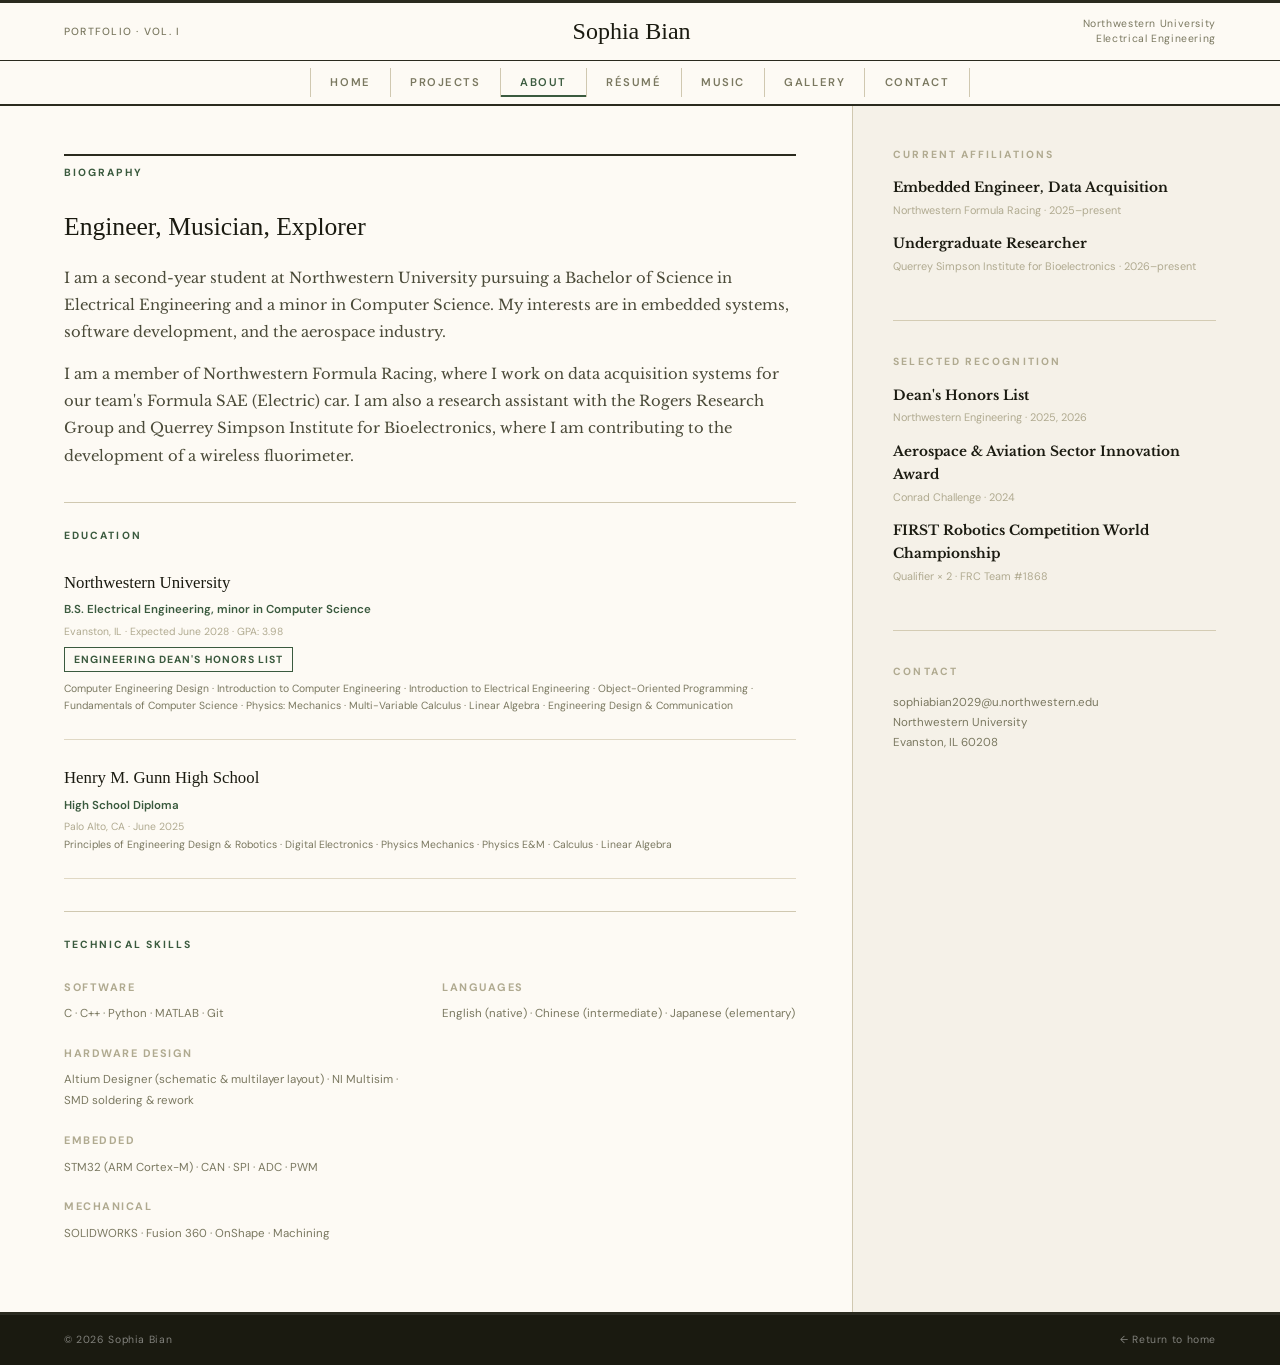
==== commit 8ff7ea04: "Align site with current resume; add (E)Education Board render - Replace resume-engineering.pdf with " ====
--- a/about.html
+++ b/about.html
@@ -84,7 +84,7 @@
     <p class="section-head">Biography</p>
     <h2 class="section-title">Engineer, Musician, Explorer</h2>
     <p class="body-p">
-      I am a rising second-year student at Northwestern University pursuing a
+      I am a second-year student at Northwestern University pursuing a
       Bachelor of Science in Electrical Engineering and a minor in Computer Science. 
       My interests are in embedded systems, software development, and the aerospace industry.
     </p>
@@ -126,11 +126,15 @@
       <div>
         <div class="skill-group">
           <p class="skill-group-label">Software</p>
-          <p class="skill-list">Python · C++ · MATLAB · Git</p>
+          <p class="skill-list">C · C++ · Python · MATLAB · Git</p>
         </div>
         <div class="skill-group">
           <p class="skill-group-label">Hardware Design</p>
-          <p class="skill-list">Altium Designer · NI Multisim · Soldering</p>
+          <p class="skill-list">Altium Designer (schematic &amp; multilayer layout) · NI Multisim · SMD soldering &amp; rework</p>
+        </div>
+        <div class="skill-group">
+          <p class="skill-group-label">Embedded</p>
+          <p class="skill-list">STM32 (ARM Cortex-M) · CAN · SPI · ADC · PWM</p>
         </div>
         <div class="skill-group">
           <p class="skill-group-label">Mechanical</p>
@@ -170,7 +174,7 @@
     <div class="side-section">
       <p class="side-label">Current Affiliations</p>
       <div class="side-item">
-        <span class="side-item-title">Data Acquisition (DAQ) Subteam Member</span>
+        <span class="side-item-title">Embedded Engineer, Data Acquisition</span>
         <span class="side-item-meta">Northwestern Formula Racing · 2025–present</span>
       </div>
       <div class="side-item">
